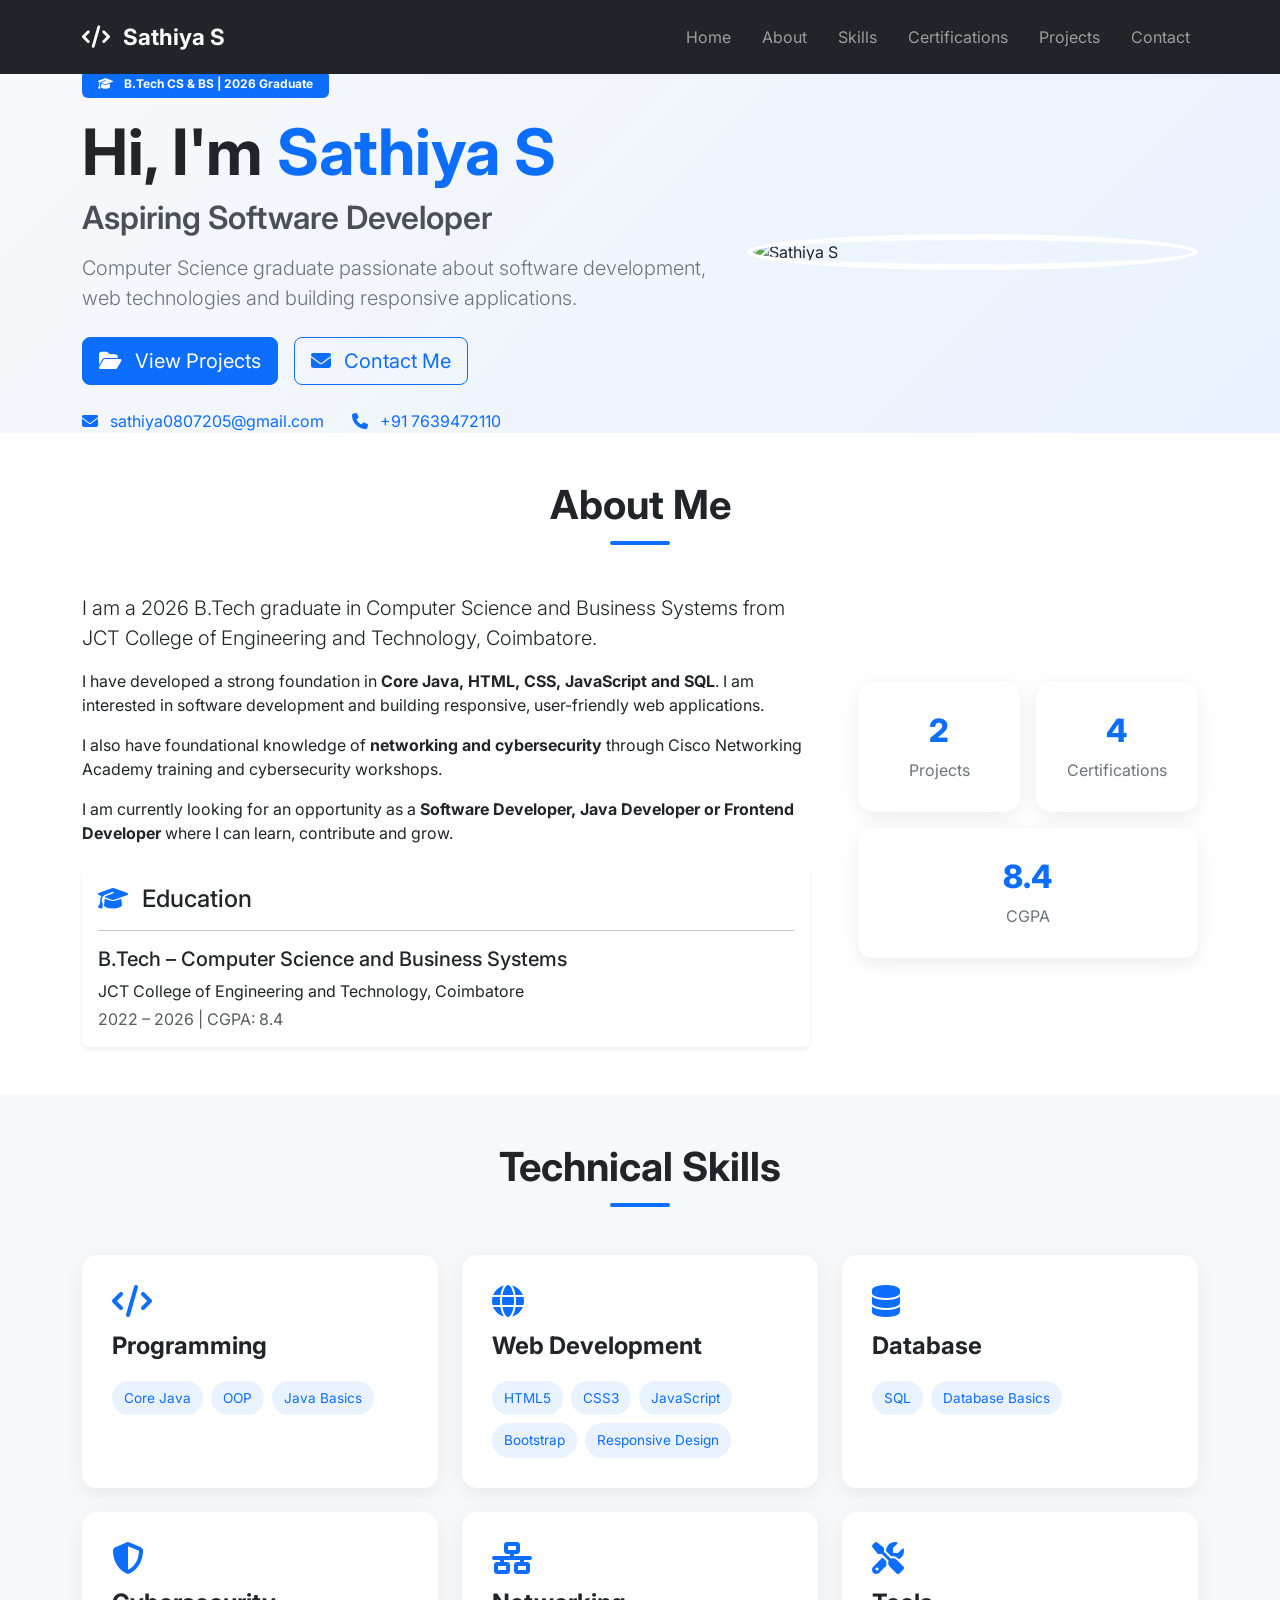
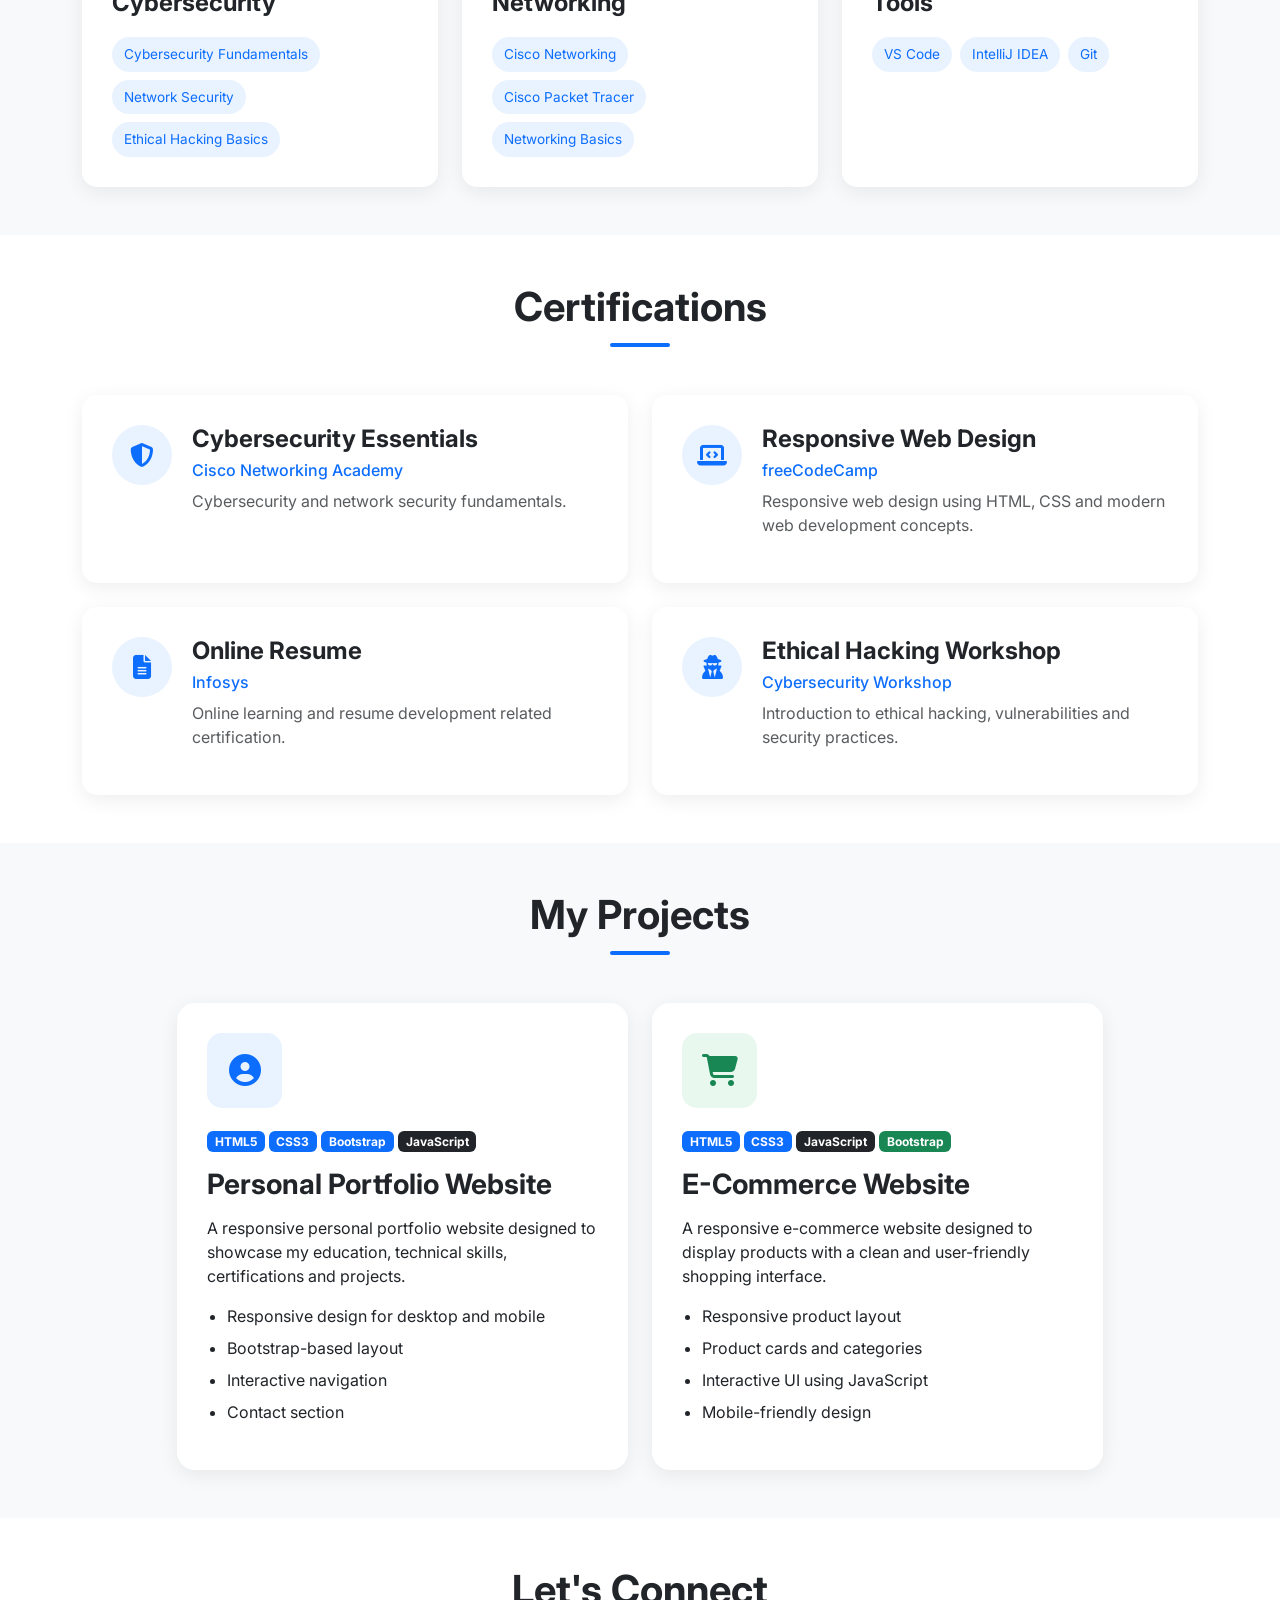
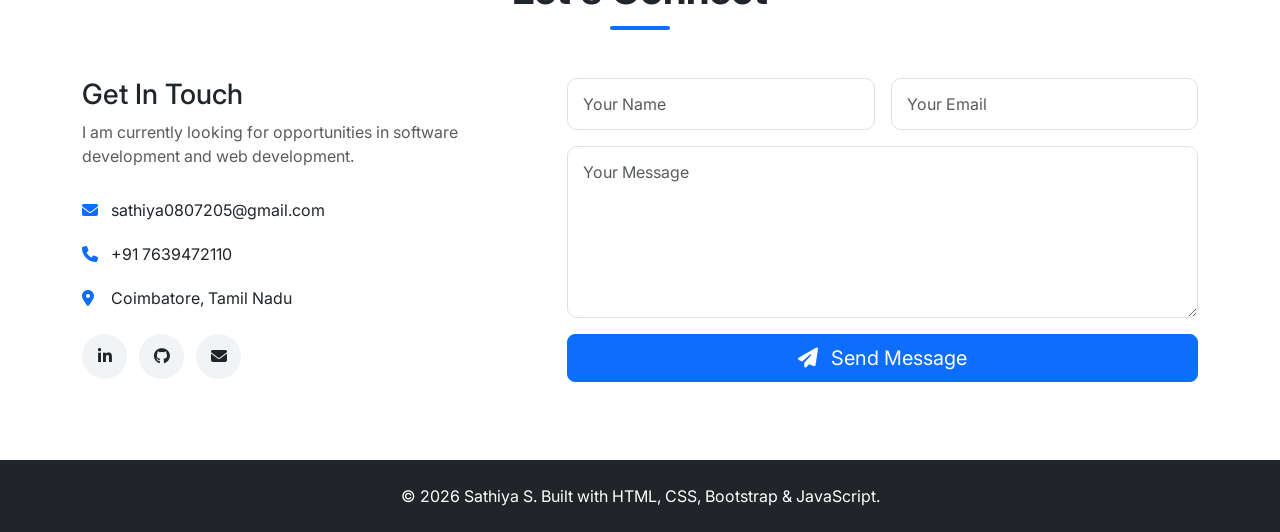
==== index.html @ fa733a7a "Rename Portfolio.html to index.html" ====
<!DOCTYPE html>
<html lang="en">

<head>

    <meta charset="UTF-8">
    <meta name="viewport" content="width=device-width, initial-scale=1.0">

    <title>Sathiya S | Software Developer Portfolio</title>

    <!-- Bootstrap 5 -->
    <link
        href="https://cdn.jsdelivr.net/npm/bootstrap@5.3.3/dist/css/bootstrap.min.css"
        rel="stylesheet"
    >

    <!-- Font Awesome -->
    <link
        rel="stylesheet"
        href="https://cdnjs.cloudflare.com/ajax/libs/font-awesome/6.4.0/css/all.min.css"
    >

    <!-- Google Font -->
    <link rel="preconnect" href="https://fonts.googleapis.com">
    <link rel="preconnect" href="https://fonts.gstatic.com" crossorigin>

    <link
        href="https://fonts.googleapis.com/css2?family=Inter:wght@300;400;500;600;700;800&display=swap"
        rel="stylesheet"
    >

    <!-- Custom CSS -->
    <link rel="stylesheet" href="Portfolio.css">

</head>


<body>


<!-- ================= NAVBAR ================= -->

<nav class="navbar navbar-expand-lg navbar-dark bg-dark fixed-top">

    <div class="container">

        <a class="navbar-brand fw-bold" href="#home">

            <i class="fas fa-code me-2"></i>
            Sathiya S

        </a>


        <button
            class="navbar-toggler"
            type="button"
            data-bs-toggle="collapse"
            data-bs-target="#navbarMenu"
        >

            <span class="navbar-toggler-icon"></span>

        </button>


        <div class="collapse navbar-collapse" id="navbarMenu">

            <ul class="navbar-nav ms-auto">

                <li class="nav-item">
                    <a class="nav-link" href="#home">
                        Home
                    </a>
                </li>

                <li class="nav-item">
                    <a class="nav-link" href="#about">
                        About
                    </a>
                </li>

                <li class="nav-item">
                    <a class="nav-link" href="#skills">
                        Skills
                    </a>
                </li>

                <li class="nav-item">
                    <a class="nav-link" href="#certifications">
                        Certifications
                    </a>
                </li>

                <li class="nav-item">
                    <a class="nav-link" href="#projects">
                        Projects
                    </a>
                </li>

                <li class="nav-item">
                    <a class="nav-link" href="#contact">
                        Contact
                    </a>
                </li>

            </ul>

        </div>

    </div>

</nav>



<!-- ================= HERO ================= -->
<section id="home" class="hero-section">

    <div class="container">

        <div class="row align-items-center hero-row">

            <!-- LEFT SIDE - TEXT -->
            <div class="col-lg-7">

                <span class="badge bg-primary px-3 py-2 mb-3">

                    <i class="fas fa-graduation-cap me-2"></i>

                    B.Tech CS & BS | 2026 Graduate

                </span>

                <h1 class="display-3 fw-bold">

                    Hi, I'm
                    <span class="text-primary">
                        Sathiya S
                    </span>

                </h1>

                <h2 class="hero-subtitle">
                    Aspiring Software Developer
                </h2>

                <p class="lead text-secondary mt-3">

                    Computer Science graduate passionate about
                    software development, web technologies and
                    building responsive applications.

                </p>

                <div class="mt-4 d-flex gap-3 flex-wrap">

                    <a href="#projects"
                       class="btn btn-primary btn-lg">

                        <i class="fas fa-folder-open me-2"></i>
                        View Projects

                    </a>

                    <a href="#contact"
                       class="btn btn-outline-primary btn-lg">

                        <i class="fas fa-envelope me-2"></i>
                        Contact Me

                    </a>

                </div>

                <div class="mt-4">

                    <a href="mailto:sathiya0807205@gmail.com"
                       class="text-decoration-none me-4">

                        <i class="fas fa-envelope me-2"></i>
                        sathiya0807205@gmail.com

                    </a>

                    <a href="tel:+917639472110"
                       class="text-decoration-none">

                        <i class="fas fa-phone me-2"></i>
                        +91 7639472110

                    </a>

                </div>

            </div>


            <!-- RIGHT SIDE - PHOTO -->
            <div class="col-lg-5">

                <div class="profile-container">

                    <img
                        src="image/sathiya_profile_pic.jpeg"
                        alt="Sathiya S"
                        class="profile-photo"
                    >

                </div>

            </div>

        </div>

    </div>

</section>
                    
<!-- ================= ABOUT ================= -->

<section id="about" class="py-5">

    <div class="container">

        <div class="section-heading text-center mb-5">

            <h2>
                About Me
            </h2>

            <div class="heading-line"></div>

        </div>


        <div class="row align-items-center g-5">


            <div class="col-lg-8">

                <p class="lead">

                    I am a 2026 B.Tech graduate in Computer Science
                    and Business Systems from JCT College of Engineering
                    and Technology, Coimbatore.

                </p>


                <p>

                    I have developed a strong foundation in
                    <strong>Core Java, HTML, CSS, JavaScript and SQL</strong>.
                    I am interested in software development and
                    building responsive, user-friendly web applications.

                </p>


                <p>

                    I also have foundational knowledge of
                    <strong>networking and cybersecurity</strong>
                    through Cisco Networking Academy training
                    and cybersecurity workshops.

                </p>


                <p>

                    I am currently looking for an opportunity as a
                    <strong>Software Developer, Java Developer or
                    Frontend Developer</strong> where I can learn,
                    contribute and grow.

                </p>


                <!-- Education -->

                <div class="card border-0 shadow-sm mt-4">

                    <div class="card-body">

                        <h4>

                            <i class="fas fa-graduation-cap text-primary me-2"></i>

                            Education

                        </h4>

                        <hr>

                        <h5>
                            B.Tech – Computer Science and Business Systems
                        </h5>

                        <p class="mb-1">

                            JCT College of Engineering and Technology,
                            Coimbatore

                        </p>

                        <p class="text-muted mb-0">

                            2022 – 2026 | CGPA: 8.4

                        </p>

                    </div>

                </div>

            </div>


            <!-- Stats -->

            <div class="col-lg-4">

                <div class="row g-3">


                    <div class="col-6">

                        <div class="stat-card">

                            <h2>2</h2>

                            <p>
                                Projects
                            </p>

                        </div>

                    </div>


                    <div class="col-6">

                        <div class="stat-card">

                            <h2>4</h2>

                            <p>
                                Certifications
                            </p>

                        </div>

                    </div>


                    <div class="col-12">

                        <div class="stat-card">

                            <h2>8.4</h2>

                            <p>
                                CGPA
                            </p>

                        </div>

                    </div>

                </div>

            </div>

        </div>

    </div>

</section>



<!-- ================= SKILLS ================= -->

<section id="skills" class="py-5 bg-light">

    <div class="container">

        <div class="section-heading text-center mb-5">

            <h2>
                Technical Skills
            </h2>

            <div class="heading-line"></div>

        </div>


        <div class="row g-4">


            <!-- Java -->

            <div class="col-md-6 col-lg-4">

                <div class="skill-card">

                    <i class="fas fa-code skill-icon"></i>

                    <h4>
                        Programming
                    </h4>

                    <div class="skill-tags">

                        <span>
                            Core Java
                        </span>

                        <span>
                            OOP
                        </span>

                        <span>
                            Java Basics
                        </span>

                    </div>

                </div>

            </div>


            <!-- Web -->

            <div class="col-md-6 col-lg-4">

                <div class="skill-card">

                    <i class="fas fa-globe skill-icon"></i>

                    <h4>
                        Web Development
                    </h4>

                    <div class="skill-tags">

                        <span>
                            HTML5
                        </span>

                        <span>
                            CSS3
                        </span>

                        <span>
                            JavaScript
                        </span>

                        <span>
                            Bootstrap
                        </span>

                        <span>
                            Responsive Design
                        </span>

                    </div>

                </div>

            </div>


            <!-- Database -->

            <div class="col-md-6 col-lg-4">

                <div class="skill-card">

                    <i class="fas fa-database skill-icon"></i>

                    <h4>
                        Database
                    </h4>

                    <div class="skill-tags">

                        <span>
                            SQL
                        </span>

                        <span>
                            Database Basics
                        </span>

                    </div>

                </div>

            </div>


            <!-- Cybersecurity -->

            <div class="col-md-6 col-lg-4">

                <div class="skill-card">

                    <i class="fas fa-shield-halved skill-icon"></i>

                    <h4>
                        Cybersecurity
                    </h4>

                    <div class="skill-tags">

                        <span>
                            Cybersecurity Fundamentals
                        </span>

                        <span>
                            Network Security
                        </span>

                        <span>
                            Ethical Hacking Basics
                        </span>

                    </div>

                </div>

            </div>


            <!-- Networking -->

            <div class="col-md-6 col-lg-4">

                <div class="skill-card">

                    <i class="fas fa-network-wired skill-icon"></i>

                    <h4>
                        Networking
                    </h4>

                    <div class="skill-tags">

                        <span>
                            Cisco Networking
                        </span>

                        <span>
                            Cisco Packet Tracer
                        </span>

                        <span>
                            Networking Basics
                        </span>

                    </div>

                </div>

            </div>


            <!-- Tools -->

            <div class="col-md-6 col-lg-4">

                <div class="skill-card">

                    <i class="fas fa-tools skill-icon"></i>

                    <h4>
                        Tools
                    </h4>

                    <div class="skill-tags">

                        <span>
                            VS Code
                        </span>

                        <span>
                            IntelliJ IDEA
                        </span>

                        <span>
                            Git
                        </span>

                    </div>

                </div>

            </div>

        </div>

    </div>

</section>



<!-- ================= CERTIFICATIONS ================= -->

<section id="certifications" class="py-5">

    <div class="container">

        <div class="section-heading text-center mb-5">

            <h2>
                Certifications
            </h2>

            <div class="heading-line"></div>

        </div>


        <div class="row g-4">


            <!-- Cisco -->

            <div class="col-md-6">

                <div class="cert-card">

                    <div class="cert-icon">

                        <i class="fas fa-shield-halved"></i>

                    </div>

                    <div>

                        <h4>
                            Cybersecurity Essentials
                        </h4>

                        <h6>
                            Cisco Networking Academy
                        </h6>

                        <p class="text-muted">
                            Cybersecurity and network security
                            fundamentals.
                        </p>

                    </div>

                </div>

            </div>


            <!-- FreeCodeCamp -->

            <div class="col-md-6">

                <div class="cert-card">

                    <div class="cert-icon">

                        <i class="fas fa-laptop-code"></i>

                    </div>

                    <div>

                        <h4>
                            Responsive Web Design
                        </h4>

                        <h6>
                            freeCodeCamp
                        </h6>

                        <p class="text-muted">

                            Responsive web design using HTML,
                            CSS and modern web development concepts.

                        </p>

                    </div>

                </div>

            </div>


            <!-- Infosys -->

            <div class="col-md-6">

                <div class="cert-card">

                    <div class="cert-icon">

                        <i class="fas fa-file-lines"></i>

                    </div>

                    <div>

                        <h4>
                            Online Resume
                        </h4>

                        <h6>
                            Infosys
                        </h6>

                        <p class="text-muted">

                            Online learning and resume development
                            related certification.

                        </p>

                    </div>

                </div>

            </div>


            <!-- Ethical Hacking -->

            <div class="col-md-6">

                <div class="cert-card">

                    <div class="cert-icon">

                        <i class="fas fa-user-secret"></i>

                    </div>

                    <div>

                        <h4>
                            Ethical Hacking Workshop
                        </h4>

                        <h6>
                            Cybersecurity Workshop
                        </h6>

                        <p class="text-muted">

                            Introduction to ethical hacking,
                            vulnerabilities and security practices.

                        </p>

                    </div>

                </div>

            </div>

        </div>

    </div>

</section>



<!-- ================= PROJECTS ================= -->

<section id="projects" class="py-5 bg-light">

    <div class="container">

        <div class="section-heading text-center mb-5">

            <h2>
                My Projects
            </h2>

            <div class="heading-line"></div>

        </div>


        <div class="row justify-content-center g-4">


            <!-- Portfolio -->

            <div class="col-md-6 col-lg-5">

                <div class="project-card h-100">

                    <div class="project-icon">

                        <i class="fas fa-user-circle"></i>

                    </div>


                    <div class="project-content">

                        <div class="mb-3">

                            <span class="badge bg-primary">
                                HTML5
                            </span>

                            <span class="badge bg-primary">
                                CSS3
                            </span>

                            <span class="badge bg-primary">
                                Bootstrap
                            </span>

                            <span class="badge bg-dark">
                                JavaScript
                            </span>

                        </div>


                        <h3>
                            Personal Portfolio Website
                        </h3>


                        <p>

                            A responsive personal portfolio website
                            designed to showcase my education,
                            technical skills, certifications and
                            projects.

                        </p>


                        <ul>

                            <li>
                                Responsive design for desktop and mobile
                            </li>

                            <li>
                                Bootstrap-based layout
                            </li>

                            <li>
                                Interactive navigation
                            </li>

                            <li>
                                Contact section
                            </li>

                        </ul>

                    </div>

                </div>

            </div>



            <!-- E-Commerce -->

            <div class="col-md-6 col-lg-5">

                <div class="project-card h-100">

                    <div class="project-icon ecommerce-icon">

                        <i class="fas fa-cart-shopping"></i>

                    </div>


                    <div class="project-content">

                        <div class="mb-3">

                            <span class="badge bg-primary">
                                HTML5
                            </span>

                            <span class="badge bg-primary">
                                CSS3
                            </span>

                            <span class="badge bg-dark">
                                JavaScript
                            </span>

                            <span class="badge bg-success">
                                Bootstrap
                            </span>

                        </div>


                        <h3>
                            E-Commerce Website
                        </h3>


                        <p>

                            A responsive e-commerce website designed
                            to display products with a clean and
                            user-friendly shopping interface.

                        </p>


                        <ul>

                            <li>
                                Responsive product layout
                            </li>

                            <li>
                                Product cards and categories
                            </li>

                            <li>
                                Interactive UI using JavaScript
                            </li>

                            <li>
                                Mobile-friendly design
                            </li>

                        </ul>

                    </div>

                </div>

            </div>

        </div>

    </div>

</section>



<!-- ================= CONTACT ================= -->

<section id="contact" class="py-5">

    <div class="container">

        <div class="section-heading text-center mb-5">

            <h2>
                Let's Connect
            </h2>

            <div class="heading-line"></div>

        </div>


        <div class="row g-5">


            <!-- Contact Details -->

            <div class="col-lg-5">

                <h3>
                    Get In Touch
                </h3>

                <p class="text-muted">

                    I am currently looking for opportunities
                    in software development and web development.

                </p>


                <div class="contact-info">

                    <p>

                        <i class="fas fa-envelope"></i>

                        sathiya0807205@gmail.com

                    </p>


                    <p>

                        <i class="fas fa-phone"></i>

                        +91 7639472110

                    </p>


                    <p>

                        <i class="fas fa-location-dot"></i>

                        Coimbatore, Tamil Nadu

                    </p>

                </div>


                <div class="social-links mt-4">

                    <a
                        href="https://linkedin.com/in/sathiya-s-b53043268"
                        target="_blank"
                    >

                        <i class="fab fa-linkedin-in"></i>

                    </a>


                    <a
                        href="https://github.com/users/sathiya0807205-alt"
                        target="_blank"
                    >

                        <i class="fab fa-github"></i>

                    </a>


                    <a
                        href="mailto:sathiya0807205@gmail.com"
                    >

                        <i class="fas fa-envelope"></i>

                    </a>

                </div>

            </div>


            <!-- Contact Form -->

            <div class="col-lg-7">

                <form id="contactForm">

                    <div class="row g-3">


                        <div class="col-md-6">

                            <input
                                type="text"
                                id="name"
                                class="form-control"
                                placeholder="Your Name"
                                required
                            >

                        </div>


                        <div class="col-md-6">

                            <input
                                type="email"
                                id="email"
                                class="form-control"
                                placeholder="Your Email"
                                required
                            >

                        </div>


                        <div class="col-12">

                            <textarea
                                id="message"
                                class="form-control"
                                rows="6"
                                placeholder="Your Message"
                                required
                            ></textarea>

                        </div>


                        <div class="col-12">

                            <button
                                type="submit"
                                class="btn btn-primary btn-lg w-100"
                            >

                                <i class="fas fa-paper-plane me-2"></i>

                                Send Message

                            </button>

                        </div>

                    </div>

                </form>

            </div>

        </div>

    </div>

</section>



<!-- ================= FOOTER ================= -->

<footer class="bg-dark text-white text-center py-4">

    <div class="container">

        <p class="mb-0">

            © 2026 Sathiya S.
            Built with HTML, CSS, Bootstrap & JavaScript.

        </p>

    </div>

</footer>



<!-- Bootstrap JS -->

<script
    src="https://cdn.jsdelivr.net/npm/bootstrap@5.3.3/dist/js/bootstrap.bundle.min.js">
</script>


<!-- Custom JS -->

<script src="Portfolio.js"></script>


</body>

</html>
---- Portfolio.css ----
/* ================================
   GLOBAL
================================ */

* {
    margin: 0;
    padding: 0;
    box-sizing: border-box;
}

html {
    scroll-behavior: smooth;
}

body {
    font-family: "Inter", sans-serif;
    color: #212529;
}


/* ================================
   NAVBAR
================================ */

.navbar {
    padding: 15px 0;
}

.navbar-brand {
    font-size: 1.4rem;
}

.nav-link {
    margin-left: 15px;
    transition: 0.3s;
}

.nav-link:hover {
    color: #0d6efd !important;
}


/* ================================
   HERO
================================ */

.hero-section {
    background:
        linear-gradient(
            135deg,
            #f8f9fa,
            #e9f2ff
        );

    padding-top: 70px;
}

.hero-subtitle {
    font-weight: 600;
    color: #495057;
}

.hero-section .lead {
    max-width: 700px;
}

/* ================================
   PROFILE PHOTO
================================ */

.profile-photo-wrapper {
    width: 320px;
    height: 320px;

    margin: 0 auto;

    padding: 8px;

    border-radius: 50%;

    background: linear-gradient(
        135deg,
        #0d6efd,
        #6f42c1
    );

    box-shadow:
        0 15px 40px rgba(13, 110, 253, 0.25);

    transition: 0.4s;
}


.profile-photo-wrapper:hover {

    transform: translateY(-8px) scale(1.02);

    box-shadow:
        0 20px 50px rgba(13, 110, 253, 0.35);
}


.profile-photo {

    width: 100%;
    height: 100%;

    object-fit: cover;

    border-radius: 50%;

    border: 6px solid white;

    display: block;
}


/* ================================
   MOBILE PHOTO
================================ */

@media (max-width: 768px) {

    .profile-photo-wrapper {

        width: 240px;
        height: 240px;

    }

}


/* ================================
   SECTION HEADINGS
================================ */

.section-heading h2 {
    font-weight: 700;
    font-size: 2.5rem;
}

.heading-line {
    width: 60px;
    height: 4px;
    background: #0d6efd;
    margin: 12px auto;
    border-radius: 10px;
}


/* ================================
   STATS
================================ */

.stat-card {
    background: white;
    padding: 30px 15px;
    text-align: center;
    border-radius: 15px;
    box-shadow: 0 5px 20px rgba(0, 0, 0, 0.08);
    transition: 0.3s;
}

.stat-card:hover {
    transform: translateY(-5px);
}

.stat-card h2 {
    color: #0d6efd;
    font-weight: 800;
}

.stat-card p {
    margin: 0;
    color: #6c757d;
}


/* ================================
   SKILLS
================================ */

.skill-card {
    height: 100%;
    background: white;
    padding: 30px;
    border-radius: 15px;
    box-shadow: 0 5px 20px rgba(0, 0, 0, 0.07);
    transition: 0.3s;
}

.skill-card:hover {
    transform: translateY(-7px);
    box-shadow: 0 10px 30px rgba(0, 0, 0, 0.12);
}

.skill-icon {
    font-size: 2rem;
    color: #0d6efd;
    margin-bottom: 15px;
}

.skill-card h4 {
    font-weight: 700;
    margin-bottom: 20px;
}

.skill-tags {
    display: flex;
    flex-wrap: wrap;
    gap: 8px;
}

.skill-tags span {
    background: #e9f2ff;
    color: #0d6efd;
    padding: 7px 12px;
    border-radius: 20px;
    font-size: 0.85rem;
}


/* ================================
   CERTIFICATIONS
================================ */

.cert-card {
    height: 100%;
    display: flex;
    gap: 20px;
    padding: 30px;
    background: white;
    border-radius: 15px;
    box-shadow: 0 5px 20px rgba(0, 0, 0, 0.07);
    transition: 0.3s;
}

.cert-card:hover {
    transform: translateY(-5px);
}

.cert-icon {
    min-width: 60px;
    height: 60px;

    display: flex;
    align-items: center;
    justify-content: center;

    border-radius: 50%;

    background: #e9f2ff;
    color: #0d6efd;

    font-size: 1.5rem;
}

.cert-card h4 {
    font-weight: 700;
}

.cert-card h6 {
    color: #0d6efd;
}


/* ================================
   PROJECTS
================================ */

.project-card {
    background: white;
    border-radius: 18px;
    padding: 30px;

    box-shadow:
        0 5px 20px rgba(0, 0, 0, 0.07);

    transition: 0.3s;
}

.project-card:hover {
    transform: translateY(-8px);

    box-shadow:
        0 15px 35px rgba(0, 0, 0, 0.12);
}

.project-icon {
    width: 75px;
    height: 75px;

    display: flex;
    align-items: center;
    justify-content: center;

    background: #e9f2ff;

    color: #0d6efd;

    border-radius: 15px;

    font-size: 2rem;

    margin-bottom: 20px;
}

.ecommerce-icon {
    background: #e8f8ee;
    color: #198754;
}

.project-content h3 {
    font-weight: 700;
    margin-bottom: 15px;
}

.project-content ul {
    padding-left: 20px;
}

.project-content li {
    margin-bottom: 8px;
}


/* ================================
   CONTACT
================================ */

.contact-info {
    margin-top: 30px;
}

.contact-info p {
    margin-bottom: 20px;
}

.contact-info i {
    color: #0d6efd;
    width: 25px;
}

.social-links {
    display: flex;
    gap: 12px;
}

.social-links a {
    width: 45px;
    height: 45px;

    display: flex;
    align-items: center;
    justify-content: center;

    background: #f1f3f5;

    color: #212529;

    border-radius: 50%;

    text-decoration: none;

    transition: 0.3s;
}

.social-links a:hover {
    background: #0d6efd;
    color: white;
    transform: translateY(-4px);
}


/* ================================
   CONTACT FORM
================================ */

.form-control {
    padding: 13px 15px;
    border-radius: 10px;
}

.form-control:focus {
    border-color: #0d6efd;
    box-shadow: 0 0 0 0.2rem rgba(13, 110, 253, 0.15);
}


/* ================================
   FOOTER
================================ */

footer {
    margin-top: 30px;
}


/* ================================
   MOBILE
================================ */

@media (max-width: 768px) {

    .hero-section {
        text-align: center;
    }

    .hero-section h1 {
        font-size: 2.5rem;
    }

    .hero-section h2 {
        font-size: 1.5rem;
    }

    .hero-section .d-flex {
        justify-content: center;
    }

    .section-heading h2 {
        font-size: 2rem;
    }

    .cert-card {
        flex-direction: column;
    }

}
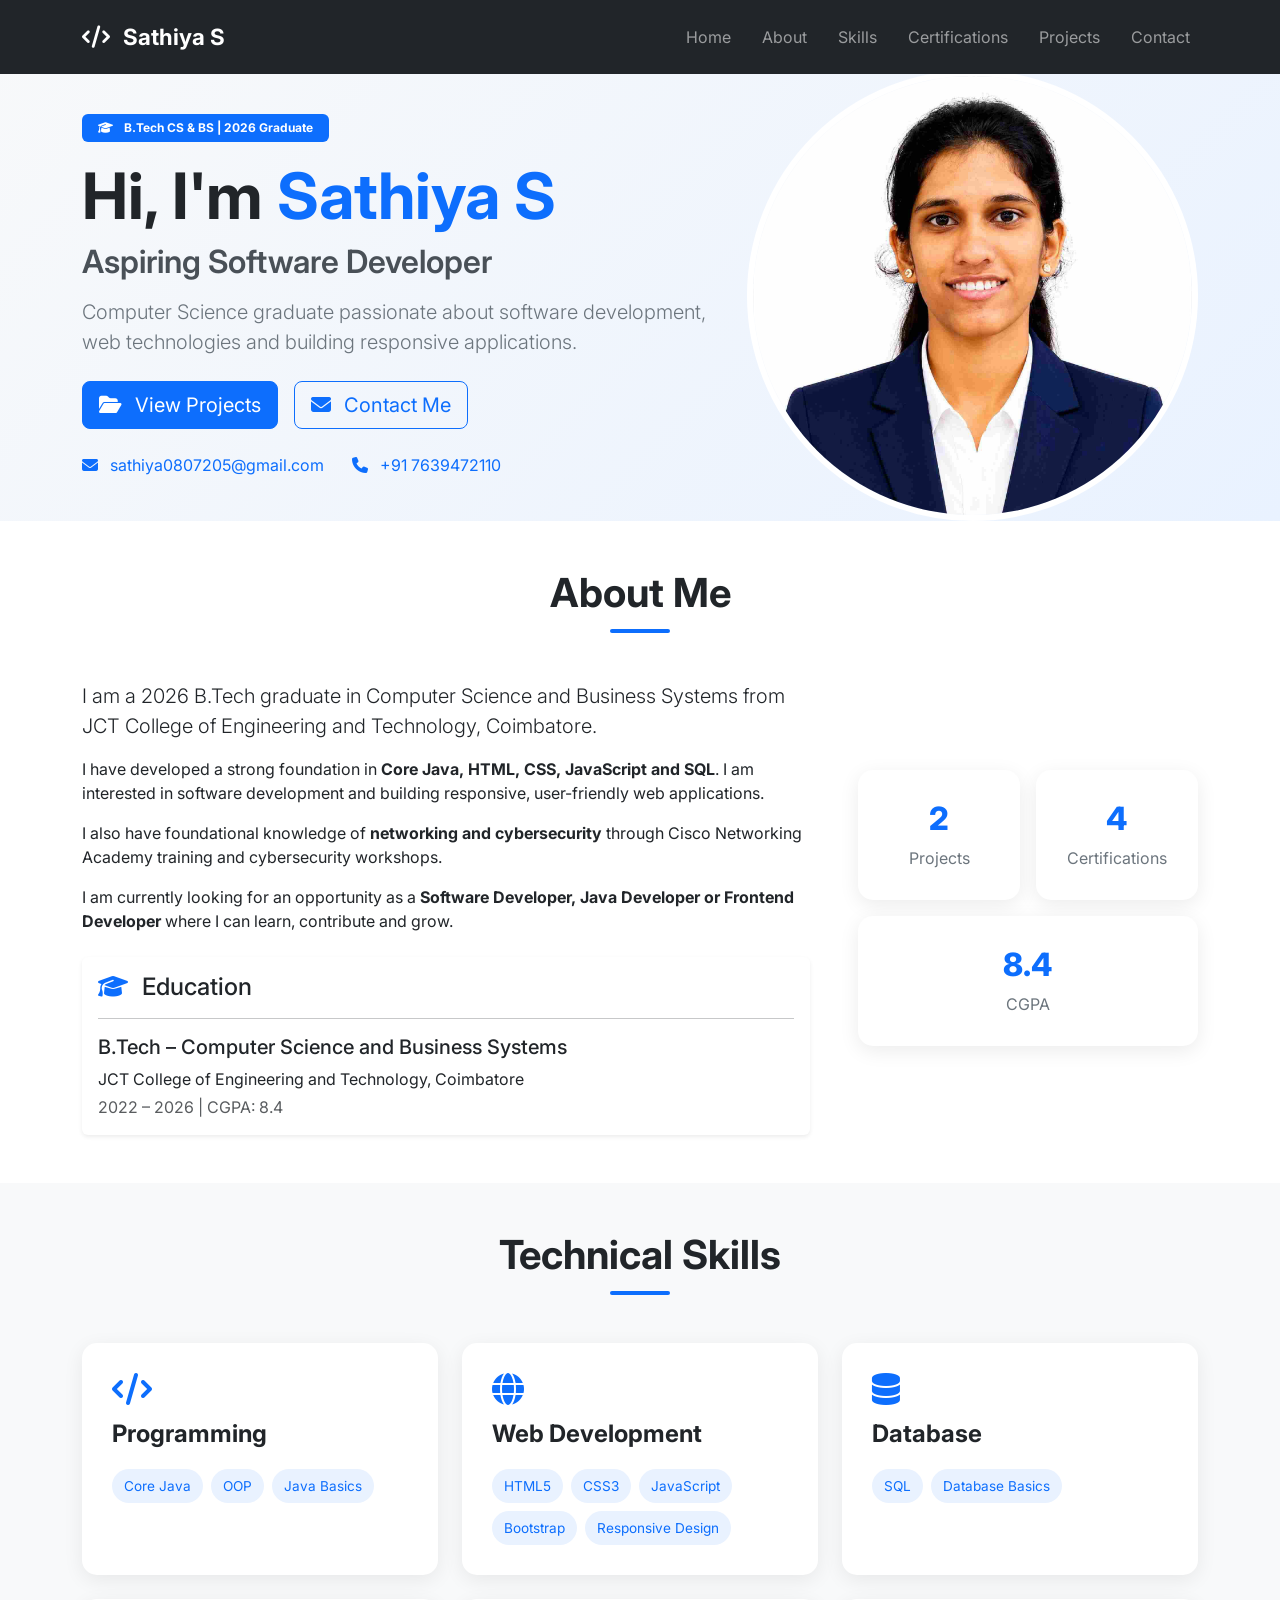
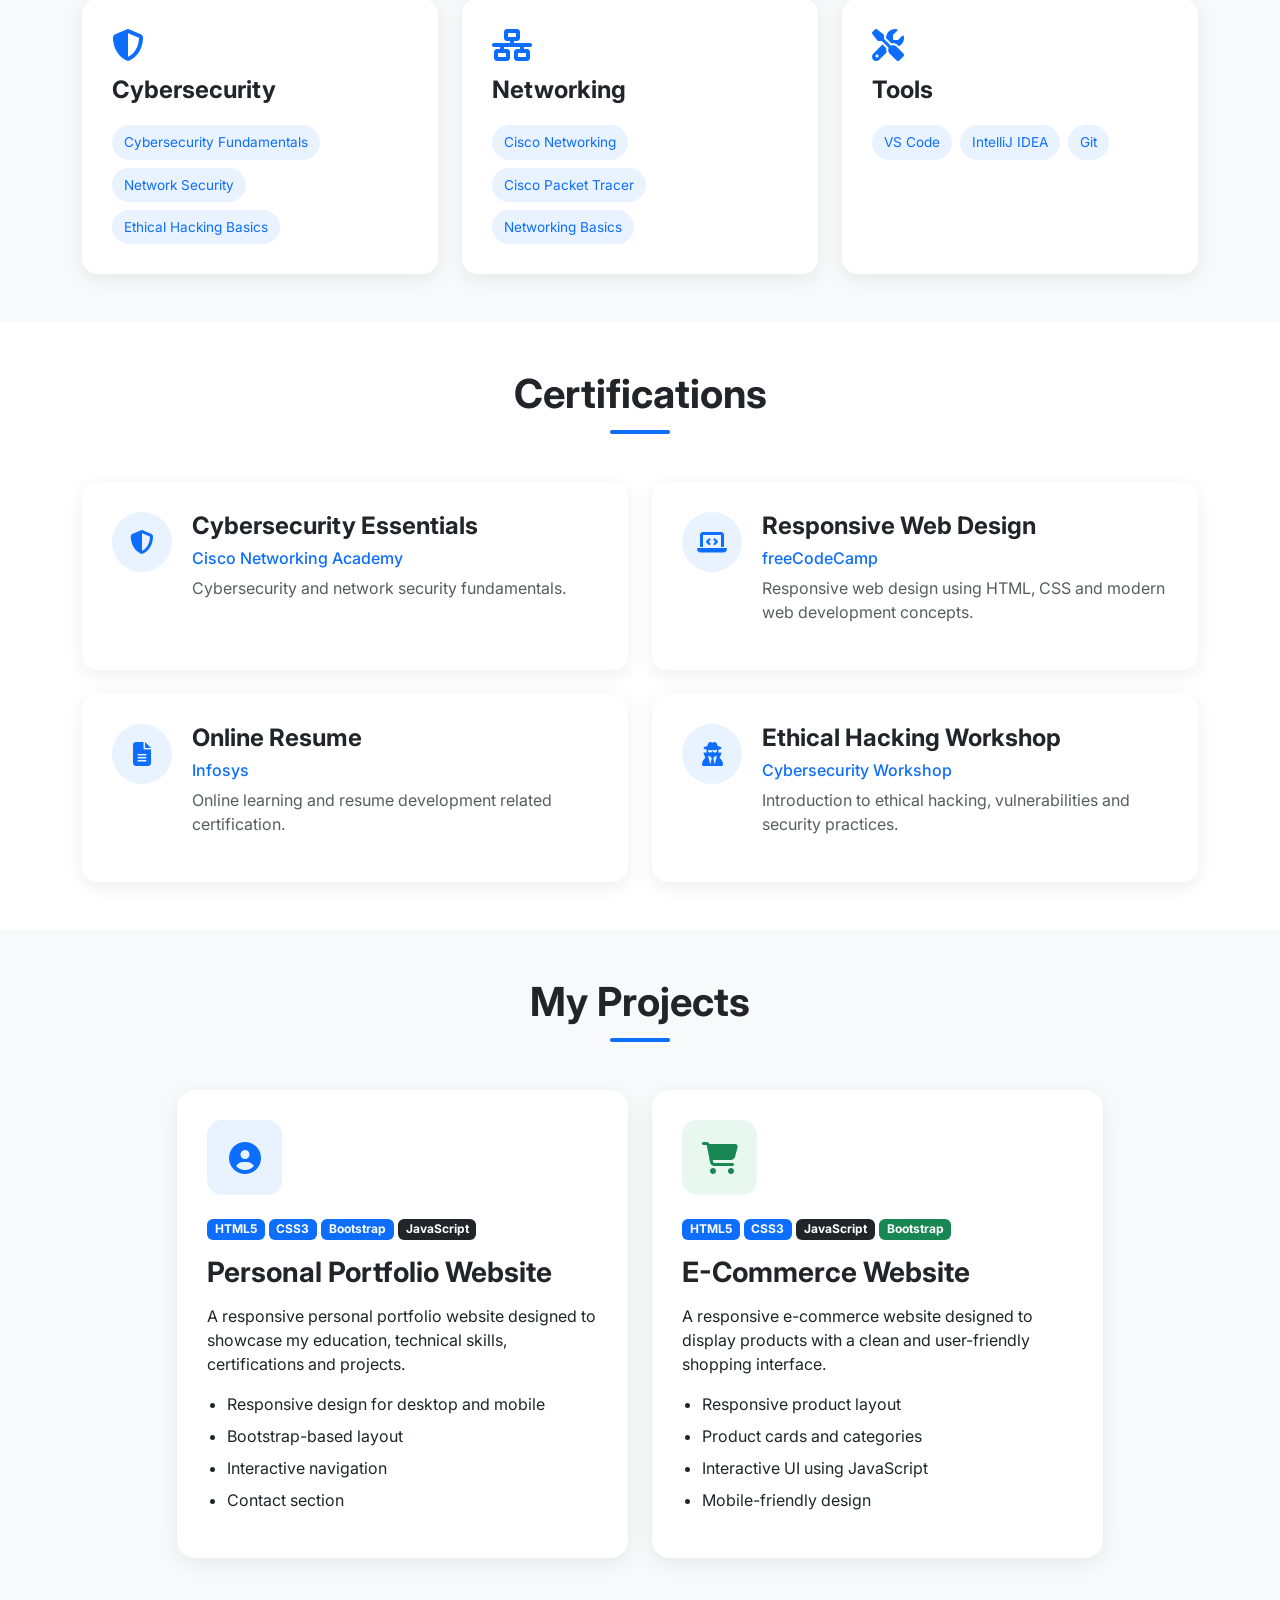
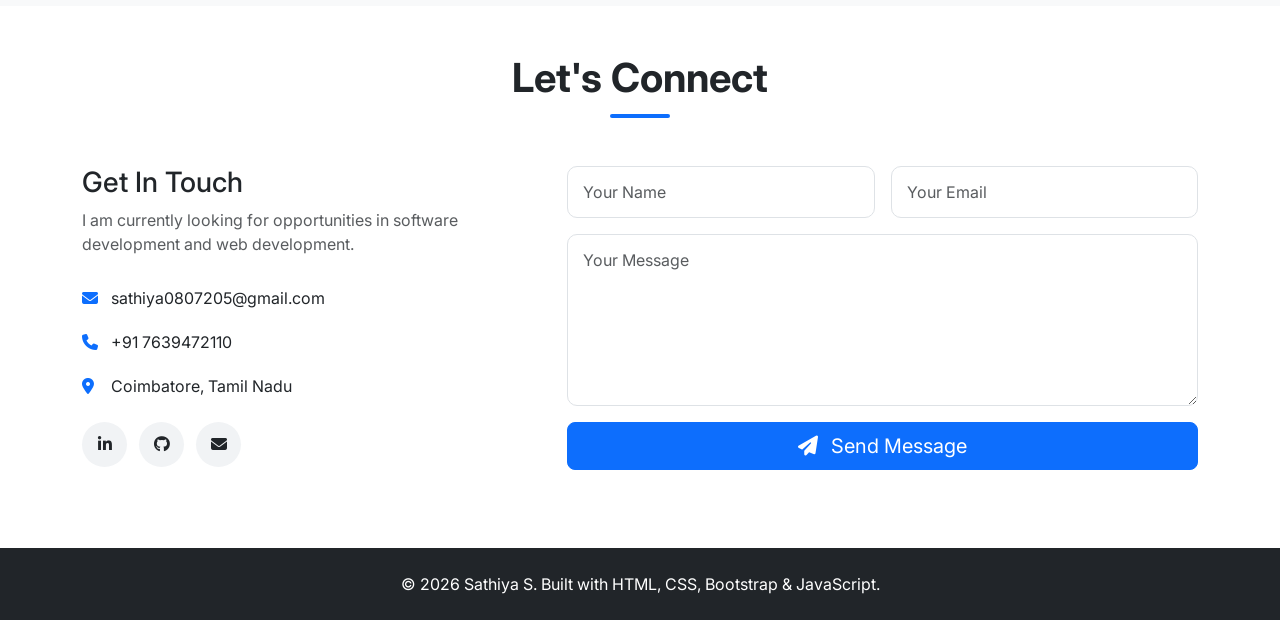
==== commit e6db5da4: "Update index.html" ====
--- a/index.html
+++ b/index.html
@@ -202,7 +202,7 @@
                 <div class="profile-container">
 
                     <img
-                        src="image/sathiya_profile_pic.jpeg"
+                        src="sathiya_profile_pic.jpeg"
                         alt="Sathiya S"
                         class="profile-photo"
                     >
